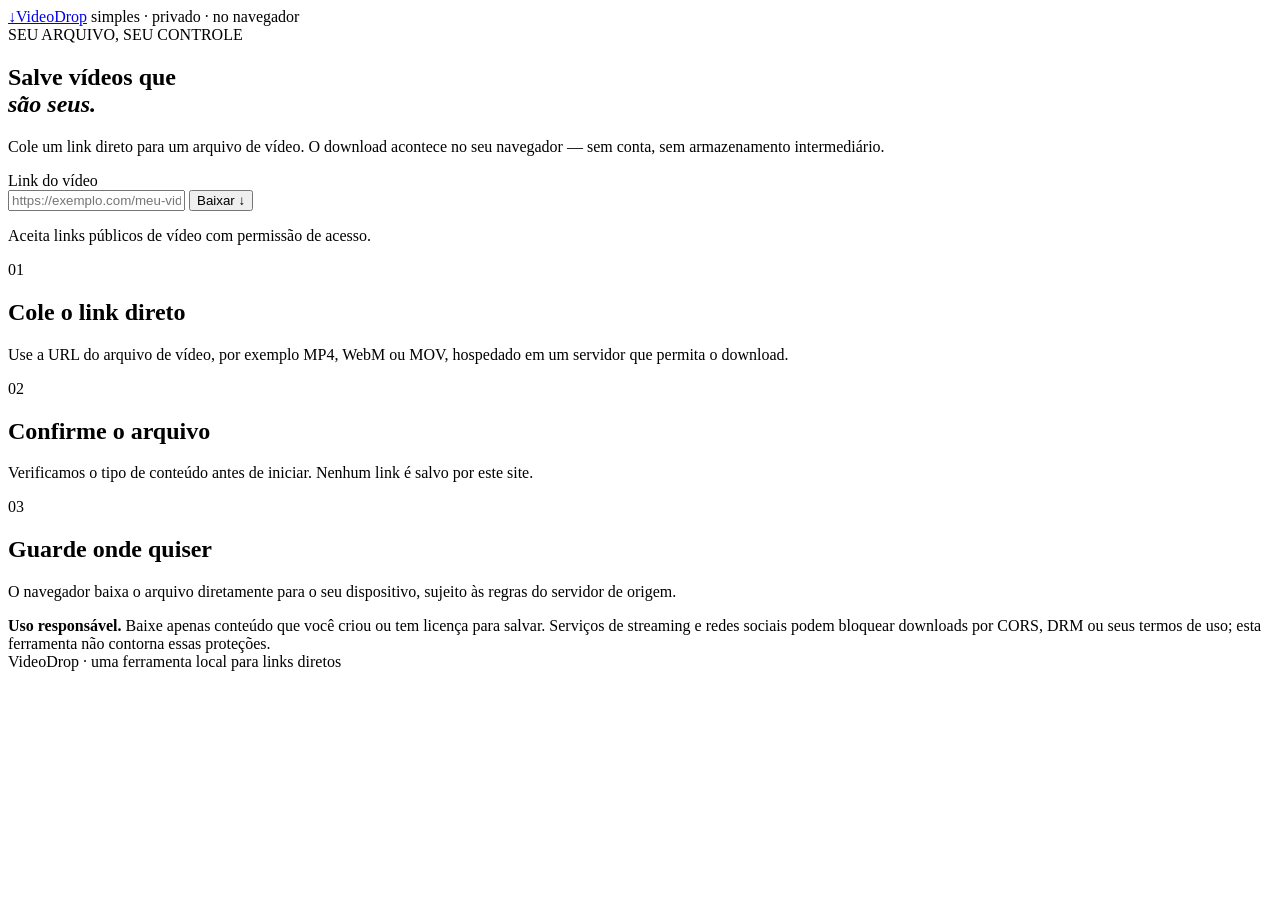
==== index.html @ dafa7d99 "Add index.html" ====
<!doctype html>
<html lang="pt-BR">
  <head>
    <meta charset="UTF-8" />
    <meta name="viewport" content="width=device-width, initial-scale=1.0" />
    <meta name="description" content="Baixe vídeos de links diretos que você tem autorização para salvar." />
    <title>VideoDrop — salve seus vídeos</title>
    <link rel="preconnect" href="https://fonts.googleapis.com" />
    <link rel="preconnect" href="https://fonts.gstatic.com" crossorigin />
    <link href="https://fonts.googleapis.com/css2?family=DM+Mono:wght@400;500&family=Manrope:wght@400;500;600;700;800&display=swap" rel="stylesheet" />
    <link rel="stylesheet" href="styles.css" />
  </head>
  <body>
    <main class="page-shell">
      <nav class="nav" aria-label="Navegação principal">
        <a class="brand" href="#top" aria-label="VideoDrop, início"><span class="brand-mark">↓</span>VideoDrop</a>
        <span class="nav-note">simples · privado · no navegador</span>
      </nav>

      <section id="top" class="hero" aria-labelledby="headline">
        <div class="eyebrow">SEU ARQUIVO, SEU CONTROLE</div>
        <h1 id="headline">Salve vídeos que<br /><em>são seus.</em></h1>
        <p class="intro">Cole um link direto para um arquivo de vídeo. O download acontece no seu navegador — sem conta, sem armazenamento intermediário.</p>

        <form id="download-form" class="download-card" novalidate>
          <label for="video-url">Link do vídeo</label>
          <div class="input-row">
            <input id="video-url" name="video-url" type="url" inputmode="url" autocomplete="url" placeholder="https://exemplo.com/meu-video.mp4" required />
            <button id="download-button" type="submit">Baixar <span aria-hidden="true">↓</span></button>
          </div>
          <p id="status" class="status" role="status" aria-live="polite">Aceita links públicos de vídeo com permissão de acesso.</p>
        </form>
      </section>

      <section class="details" aria-label="Como funciona">
        <article>
          <span class="step">01</span>
          <h2>Cole o link direto</h2>
          <p>Use a URL do arquivo de vídeo, por exemplo MP4, WebM ou MOV, hospedado em um servidor que permita o download.</p>
        </article>
        <article>
          <span class="step">02</span>
          <h2>Confirme o arquivo</h2>
          <p>Verificamos o tipo de conteúdo antes de iniciar. Nenhum link é salvo por este site.</p>
        </article>
        <article>
          <span class="step">03</span>
          <h2>Guarde onde quiser</h2>
          <p>O navegador baixa o arquivo diretamente para o seu dispositivo, sujeito às regras do servidor de origem.</p>
        </article>
      </section>

      <aside class="notice">
        <strong>Uso responsável.</strong> Baixe apenas conteúdo que você criou ou tem licença para salvar. Serviços de streaming e redes sociais podem bloquear downloads por CORS, DRM ou seus termos de uso; esta ferramenta não contorna essas proteções.
      </aside>
    </main>
    <footer>VideoDrop · uma ferramenta local para links diretos</footer>
    <script src="app.js"></script>
  </body>
</html>
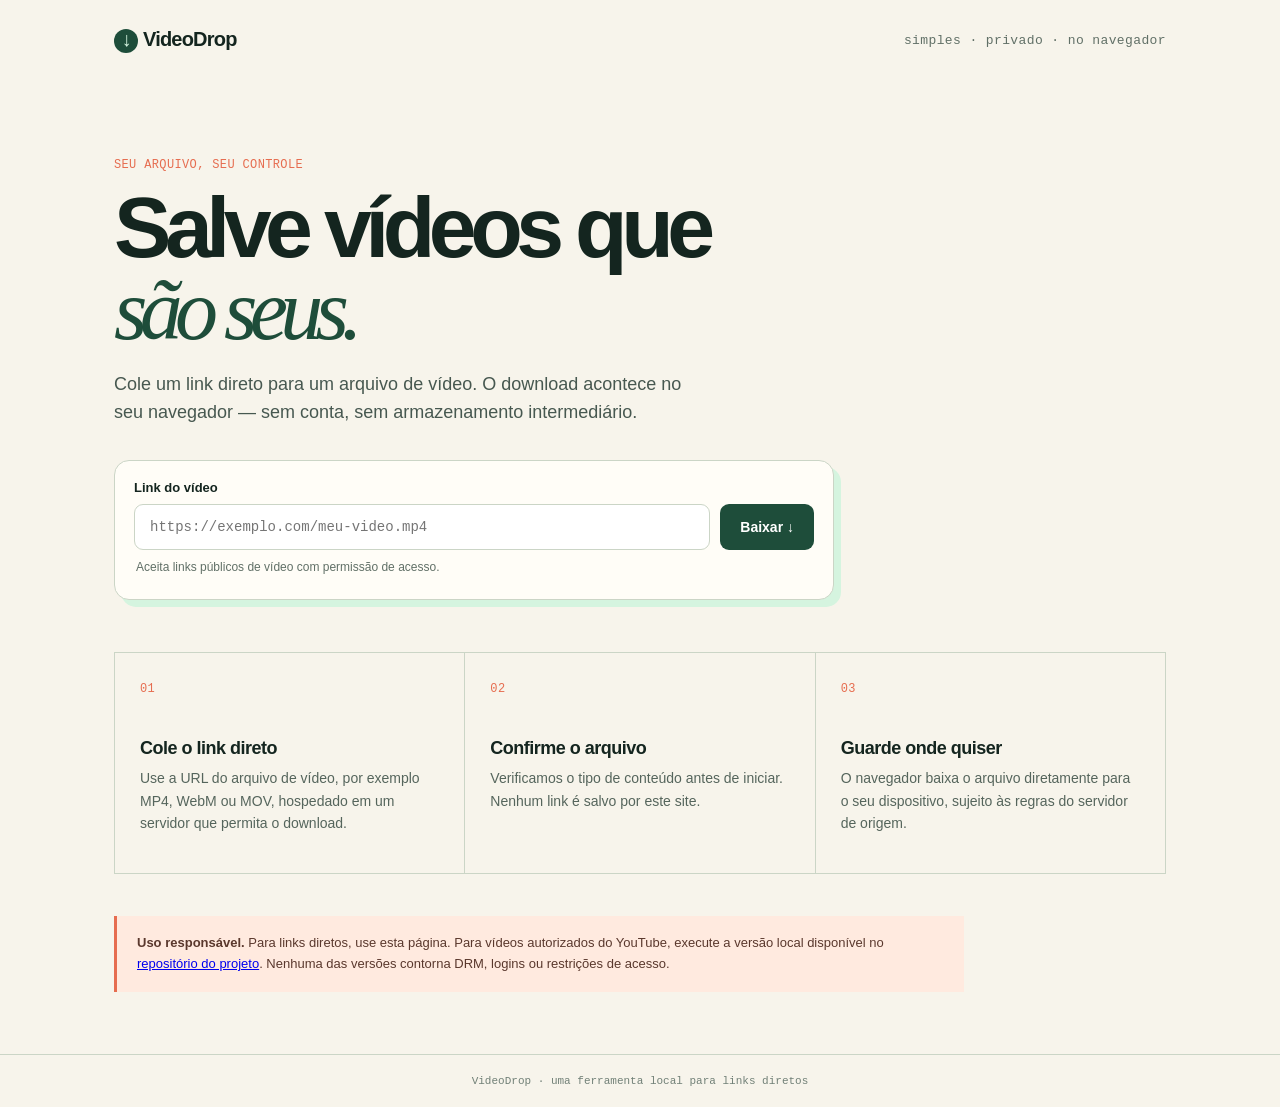
==== commit 6d130e72: "Link hosted page to local YouTube tool" ====
--- a/index.html
+++ b/index.html
@@ -51,10 +51,11 @@
       </section>
 
       <aside class="notice">
-        <strong>Uso responsável.</strong> Baixe apenas conteúdo que você criou ou tem licença para salvar. Serviços de streaming e redes sociais podem bloquear downloads por CORS, DRM ou seus termos de uso; esta ferramenta não contorna essas proteções.
+        <strong>Uso responsável.</strong> Para links diretos, use esta página. Para vídeos autorizados do YouTube, execute a versão local disponível no <a href="https://github.com/guikljas/videodrop">repositório do projeto</a>. Nenhuma das versões contorna DRM, logins ou restrições de acesso.
       </aside>
     </main>
     <footer>VideoDrop · uma ferramenta local para links diretos</footer>
     <script src="app.js"></script>
   </body>
 </html>
+
--- a/styles.css
+++ b/styles.css
@@ -0,0 +1,27 @@
+:root { --ink:#14251f; --forest:#1e4d3a; --mint:#d5f4df; --paper:#f7f4eb; --line:#cbd5c6; --coral:#e66d50; }
+* { box-sizing:border-box; }
+html { scroll-behavior:smooth; }
+body { margin:0; color:var(--ink); background:var(--paper); font-family:Manrope,Arial,sans-serif; }
+.page-shell { max-width:1120px; margin:0 auto; padding:28px 34px 62px; }
+.nav { display:flex; align-items:center; justify-content:space-between; font-size:13px; }
+.brand { color:var(--ink); font-size:20px; font-weight:800; text-decoration:none; letter-spacing:-.8px; }
+.brand-mark { display:inline-grid; place-items:center; width:24px; height:24px; margin-right:5px; border-radius:50%; background:var(--forest); color:var(--mint); font-family:'DM Mono',monospace; }
+.nav-note,.eyebrow,.step { font-family:'DM Mono',monospace; letter-spacing:.03em; }
+.nav-note { color:#617067; }
+.hero { min-height:520px; padding:105px 0 52px; }
+.eyebrow { color:var(--coral); font-size:12px; font-weight:500; }
+h1 { margin:14px 0 18px; max-width:720px; font-size:clamp(48px,7.4vw,86px); line-height:.96; letter-spacing:-.075em; font-weight:800; }
+h1 em { color:var(--forest); font-family:Georgia,serif; font-weight:400; letter-spacing:-.09em; }
+.intro { max-width:590px; margin:0 0 33px; font-size:18px; line-height:1.6; color:#475850; }
+.download-card { max-width:720px; padding:19px; border:1px solid var(--line); border-radius:15px; background:#fffdf7; box-shadow:7px 7px 0 var(--mint); }
+label { display:block; margin:0 0 9px; font-size:13px; font-weight:700; }
+.input-row { display:flex; gap:10px; }
+input { flex:1; min-width:0; border:1px solid var(--line); border-radius:9px; padding:14px 15px; color:var(--ink); font:14px 'DM Mono',monospace; outline:none; }
+input:focus { border-color:var(--forest); box-shadow:0 0 0 3px #d5f4df; }
+button { border:0; border-radius:9px; padding:0 20px; color:white; background:var(--forest); font:700 14px Manrope,sans-serif; cursor:pointer; transition:transform .15s,background .15s; }
+button:hover { background:#143b2c; transform:translateY(-1px); } button:disabled { opacity:.65; cursor:wait; transform:none; }
+.status { min-height:20px; margin:10px 2px 0; color:#617067; font-size:12px; }.status.error { color:#a33b2e; }.status.success { color:#256344; }
+.details { display:grid; grid-template-columns:repeat(3,1fr); gap:1px; border:1px solid var(--line); background:var(--line); }
+.details article { min-height:220px; padding:25px; background:var(--paper); }.step { color:var(--coral); font-size:12px; }.details h2 { margin:42px 0 8px; font-size:18px; letter-spacing:-.5px; }.details p { margin:0; color:#55655c; font-size:14px; line-height:1.6; }
+.notice { margin-top:42px; max-width:850px; padding:17px 20px; border-left:3px solid var(--coral); background:#ffeadf; color:#5a382d; font-size:13px; line-height:1.6; } footer { padding:20px 34px; border-top:1px solid var(--line); color:#718077; text-align:center; font:11px 'DM Mono',monospace; }
+@media (max-width:680px) { .page-shell{padding:20px 20px 45px}.nav-note{display:none}.hero{padding:72px 0 42px;min-height:0}.input-row{flex-direction:column}button{height:48px}.details{grid-template-columns:1fr}.details article{min-height:auto}.details h2{margin-top:25px}footer{padding:18px 20px} }
